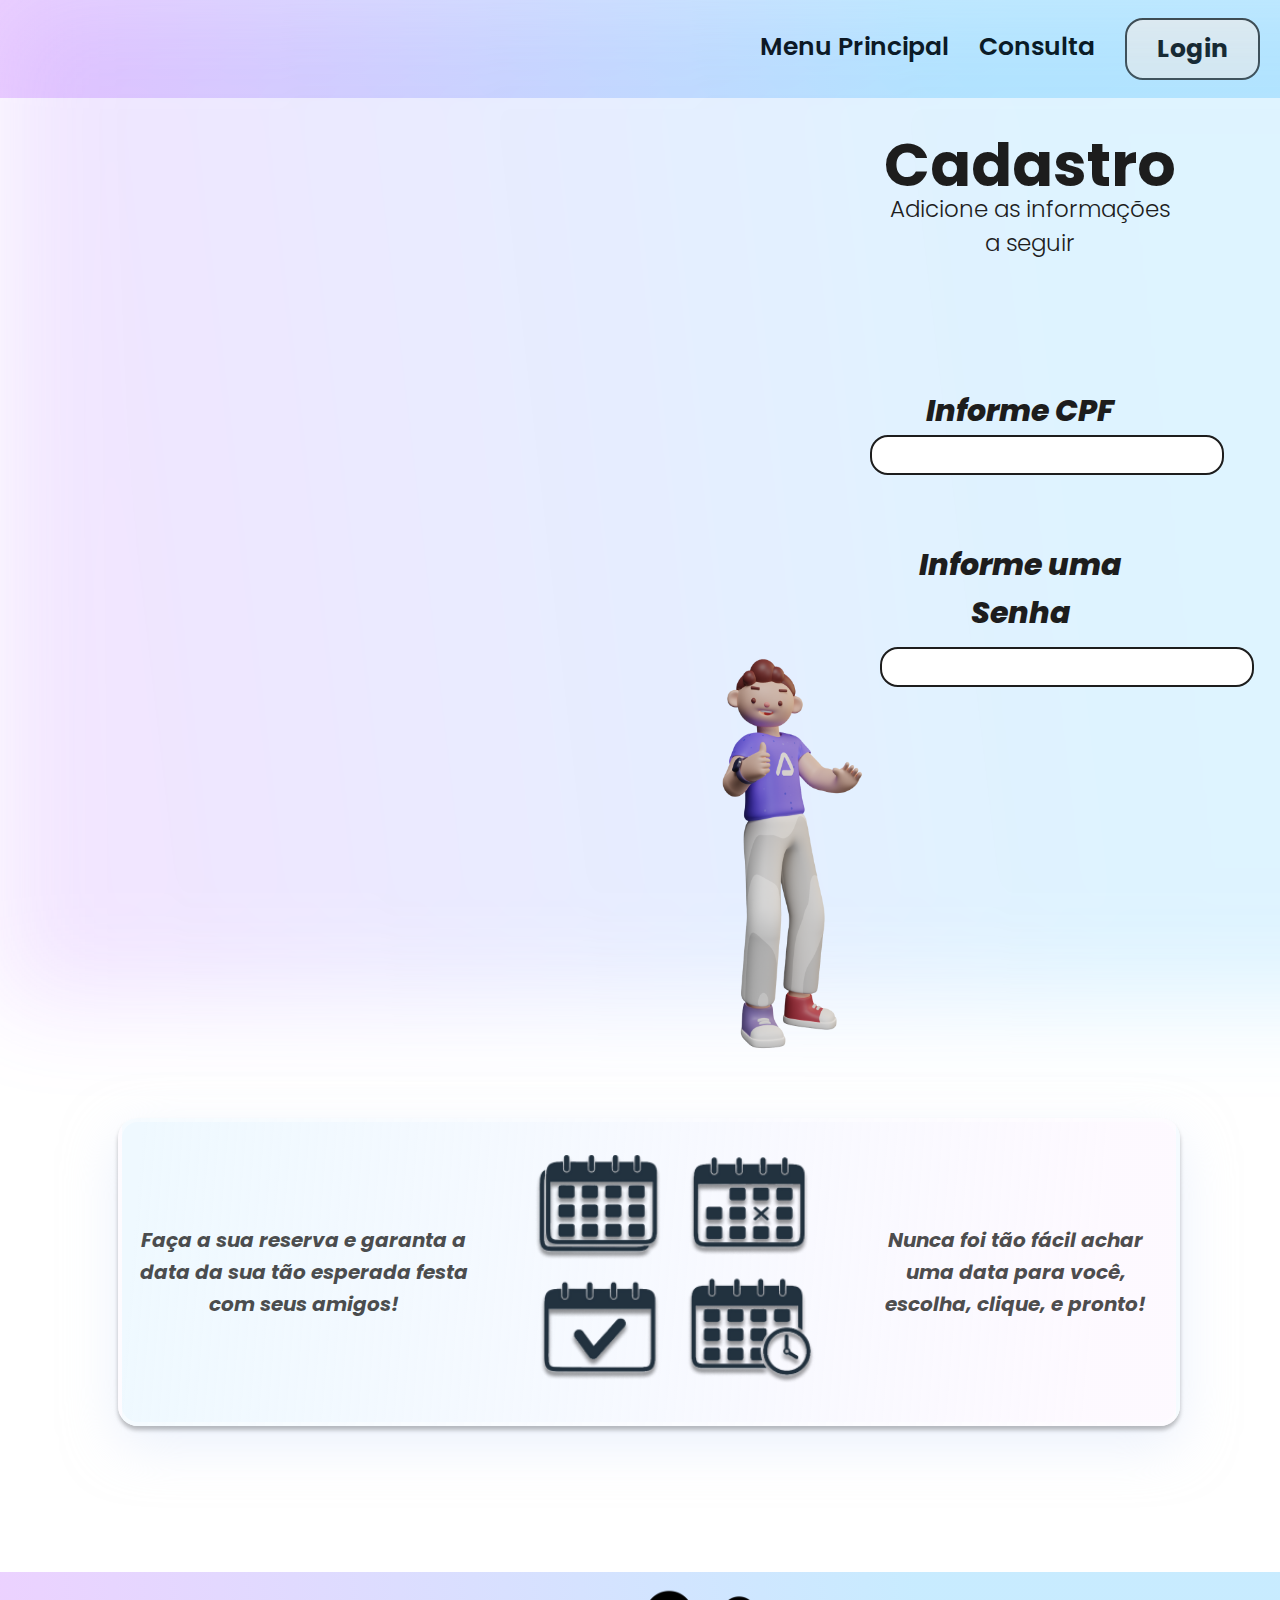
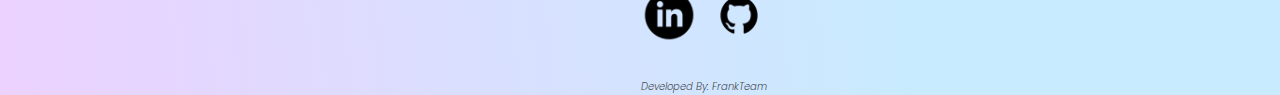
==== Cadastro.html @ 3b31bf53 "Adição de mais duas paginas, a Cadastro.html e cadastrostyle.css, além disso, foi realizado a linkag" ====
<!DOCTYPE html>
<html lang="pt-BR">
<head>
    <meta charset="UTF-8">
    <meta http-equiv="X-UA-Compatible" content="IE=edge">
    <meta name="viewport" content="width=device-width, initial-scale=1.0">
    <meta name="description" content="Alugue seu salão de festas de forma fácil!">
    <title>AlugaFest Cadastro</title>
    <link rel="stylesheet" type="text/css" href="/CSS/cadastrostyle.css"/>
</head>
<body>
    
    <div class="retangulo"></div>
    <header class="cabecalho">
        <nav class="menu">
            <a class="menu-item" href="/Index.html">Menu Principal</a>
            <a class="menu-item" href="#">Consulta</a>
            <button class="menu-botao">Login</button>            
        </nav>

    </header>
    <main class="conteudo-principal">
        <section class="conteudo-principal-formulario">
            <div class="cadastro">
                <h1 class="cadastro-titulo"> Cadastro </h1>
                <p class="cadastro-info">Adicione as informações a seguir</p>
            </div>
            <form class="cpf">    
                    <div class="formulario-caixa-cpf">
                        <label class="formulario-caixa-texto">Informe CPF</label>
                        <br/>
                        <input class="campo-cpf" type="text" name="CPF" id="cpf">
                        
                    </div>             
            </form>
            
            <form class="senha">
               
                <div class="formulário-caixa-senha">
                    <label class="formulario-caixa-texto-senha">Informe uma Senha</label>
                    <br/>
                    <input class="campo-senha" type="password" name="Senha" id="password">
                </div>
           
        </form>
        <div class="gurizin">
            <img class="gurizin-img" src="/img/Ikbal.png" alt="carinha">
        </div>
            
        </section>
        <section class="conteudo-secundario">
            <div class="conteudo-secundario-bloco">
            <p class="conteudo-secundario-texto1">Faça a sua reserva e garanta a data da sua tão esperada festa com seus amigos!</p>
            <img class="conteudo-secundario-imagem" src="/img/calendario.png" alt="calendario"/>
            <p class="conteudo-secundario-texto2">Nunca foi tão fácil achar uma data para você, escolha, clique, e pronto!</p>
            </div>
        </section>
    </main>
    <footer class="rodape-background">
        
        <div class="social-media">
          <a  href="#"><img class="social-media-img" src="/img/linkedin.png" alt="linkedin"/></a>
          <a  href="#"><img class="social-media-img" src="/img/git.png" alt="GitHub"/></a>
        </div>
        <div class="rodape-background-dev">Developed By: FrankTeam</div>
        
    </footer>
    
</body>
</html>
---- CSS/cadastrostyle.css ----
/*Fontes importadas do tio google*/
/*como indicar elas:
font-family: 'Plus Jakarta Sans', sans-serif;
font-family: 'Poppins', sans-serif;
*/
@import url('https://fonts.googleapis.com/css2?family=Plus+Jakarta+Sans:wght@200&family=Poppins:ital,wght@0,100;0,200;1,100&display=swap');
/*RESETANDO O CSS - anula as configurações pré definidas pelo html*/
*{
    margin: 0;
    padding: 0;
    box-sizing: border-box;
    text-decoration: none;
}
body{
    font-size: 100%;
    background: white;
    
    
}
.retangulo{
    position: absolute;
    width: 1440px;
    height: 1002px;
    left: 0px;
    top: 0px;

    background: linear-gradient(263.35deg, rgba(73, 190, 255, 0.3) 28.29%, rgba(200, 82, 255, 0.28) 107.57%);
    opacity: 0.6;
    filter: blur(50px);
}
/*---------------------Estilizando a barra de navegação-------------------------*/
/*posição do cabeçalho na pagina - conteúdo PAI no flex box*/
.cabecalho{
    display: flex;
    flex-direction: row;
    align-items: center;
    justify-content: end;
    padding-top: 18px;
    padding-bottom: 18px;
    padding-right: 20px;
    background: linear-gradient(263.35deg, rgba(73, 190, 255, 0.3) 28.29%, rgba(200, 82, 255, 0.28) 107.57%);;
    
}
/*configurações do menu da barra de navegação - conteúdo PAI e filho de CABECALHO*/
.menu{
    display: flex;
    gap: 30px;
    justify-content: space-around;
    font-family: 'Poppins';
    font-style: normal;
    font-weight: 600;
    font-size: 25px;
    line-height: 27px;
    color: #1D1D1D;    
}
/*estilização dos itens do menu da barra de navegação - conteúdo filho*/
.menu-item{
    color: black;
    /*Esse padding serviu pra alinhar o texto ao botão*/
    padding-top: 15px;
}
/*hover dos itens do menu da barra de navegação - conteúdo filho*/
.menu-item:hover{
    color: #7f7f7f;

}
/*estilização do botão de login - conteúdo filho*/
.menu-botao{  
        color: #0f0f0f;
        font-size: 25px;
        border: 2px solid #3d3d3d;
        border-radius: 18px;
        padding: 10px 30px;
        cursor: pointer;
        font-family: 'Poppins';
        font-style:normal;
        font-weight: 700;
        
}
.menu-botao:hover {
    color: #ffffff;
    border: 2px solid #6d6d6d;
    background-color: #6d6d6d;
}
/*------------------Estilizando o conteúdo principal------------------------*/
/*Estilizando o Main - Conteúdo pai*/
.conteudo-principal{
    margin-bottom: 18px;
    display: flex;
    flex-wrap: wrap;
    border-bottom: #ffffff;
    
}
/* Estilizando a primeira seção inteira - conteúdo pai ou father container*/


/*------------------------------Tela de Cadastro ----------------------------------------------------------*/

.conteudo-principal-formulario{
    display: flex;
    flex-direction: column;
    justify-content: center;
    margin-left: 300px;
}
.cadastro{
    display: flex;
    flex-direction: column;
    text-align: center;
    gap: 10px;
    
    position:relative;
    width: 60%;
    height: 30%;
    left: 580px;
    right: 43.96%;
    margin-top: 10%;

    font-family: 'Poppins';
    font-style: normal;
    font-weight: 300;
    font-size: 30px;
    line-height: 34px;

    color: #1D1D1D;
}
.cadastro-info{
    font-size: 23px;
}


/*CPF Container formulário - PAI*/
.cpf{
    display: flex;
    flex-direction: column;
    justify-content: center;
    align-items: center;
    text-align: center;
    gap: 10px;
}
.formulario-caixa-cpf{
    gap: 10%;
    position:relative;
    width: 60%;
    height: 30%;
    left: 470px;
    right: 43.96%;
    
}
.formulario-caixa-texto{
    font-family: 'Poppins';
    font-style: italic;
    font-weight: 800;
    font-size: 30px;
    line-height: 48px;

color: #1D1D1D;
}
.campo-cpf{
    
    left: 0%;
    right: 0%;
    top: 0%;
    bottom: 0%;
    padding: 8px 40px;
    
    font-family: 'Poppins';
    font-style: italic;
    font-weight: 800;

    border: 2px solid #1D1D1D;
    border-radius: 18px;


}

/*Senha Container formulário - PAI*/
.senha{
    display: flex;
    flex-direction: column;
    justify-content: center;
    align-items: center;
    text-align: center;
    gap: 20px;
}
.formulário-caixa-senha{
    gap: 10%;
    position:relative;
    width: 60%;
    height: 30%;
    left: 470px;
    right: 43.96%;
    margin-top: 10%;
}
.formulario-caixa-texto-senha{
    font-family: 'Poppins';
    font-style: italic;
    font-weight: 800;
    font-size: 30px;
    line-height: 48px;

color: #1D1D1D;
}
.campo-senha{
    
    left: 0%;
    right: 0%;
    top: 0%;
    bottom: 0%;
    padding: 8px 50px;
    margin: 10px;
    
    font-family: 'Poppins';
    font-style: italic;
    font-weight: 800;

    border: 2px solid #1D1D1D;
    border-radius: 18px;

}


/*Container Imagem - PAI*/
.gurizin{
    width: 500px;
    height: 500px;
    position: relative;
    left: 270px;
    right: 43.96%;

}
.gurizin-img{
    width: 400px;
    height: 400px;
    transform: matrix(-1, 0, 0, 1, 0, 0);
}

/*Fim conteúdo cadastro*/

/*Estilizando o conteúdo secundário - Container PAI*/
.conteudo-secundario{
    display: flex;
    flex-direction: row;
    flex-wrap: wrap;
    width: auto;
    margin-right: 100px;
    margin-top: 5%;
    margin-bottom: 10%;
    
    
    
}
.conteudo-secundario-bloco{
    display: flex;
    flex-direction: row;
    align-items: center;
    gap: 10px;
    margin-left: 10%;
    
    background: linear-gradient(94.73deg, #EFF9FF 1.96%, rgba(252, 245, 255, 0.58) 91.67%);
    border: 4px solid rgba(255, 255, 255, 0.4);
    box-shadow: 0px 4px 4px rgba(0, 0, 0, 0.25), 0px 18px 52.8537px rgba(215, 228, 249, 0.5);
    border-radius: 20px;
    

    
}
/*Estilizando os textos - containers filhos*/
.conteudo-secundario-texto1{
    font-family: 'Poppins';
    font-style: italic;
    font-weight: 700;
    font-size: 20px;
    line-height: 160%;
    text-align: center;
    margin: 10px;
    

/* or 32px */

color: rgba(29, 29, 29, 0.8);
}
.conteudo-secundario-imagem{
    height: 300px;
    

}
.conteudo-secundario-texto2{
    font-family: 'Poppins';
    font-style: italic;
    font-weight: 700;
    font-size: 20px;
    line-height: 160%;
    text-align: center;
    margin: 10px;
    color: rgba(29, 29, 29, 0.8);
    

}

/*Estilizando o container pai do footer - cabeçalho*/

.rodape-background{
    display: flex;
    flex-direction: column;
    /*Align-itens alinha horizontal*/
    align-items: center;
    /*Justify-content alinha na vertical*/
    justify-content: center;
    background: linear-gradient(263.35deg, rgba(73, 190, 255, 0.3) 28.29%, rgba(200, 82, 255, 0.28) 107.57%);
   
}
.rodape-background-dev{
    font-family: 'Poppins';
    font-style: italic;
    font-weight: 300;
    font-size: 10px;
    line-height: 160%;
    margin-top: 30px;
    margin-left: 10%;
    
    color: rgba(29, 29, 29, 0.8);
}
.social-media{
    display: flex;
    flex-direction: row;
    gap: 10px;
    margin-top: 1%;
    margin-left: 10%;
    
    
    
}
.social-media-img{
    width: 60px;
    height: 60px;
}
.social-media-img:hover{
    filter: blur(1px);
    cursor: pointer;
}



/*------------------Responsividade usando media querys---------------------*/

@media screen and (max-width: 768px){
 


 @media screen and (max-width: 768px){
    body{
        display: block;
        text-align: center;
        margin: 0%;
    }
    .cabecalho{
        display: block;
    }
    .menu{
        margin: 0px;
    }
    .conteudo-principal{
        display: block;
        margin: 0%;
    }
/*A fazer responsividade da tela de cadastro*/

    .gurizin-img{
        display: block;
        width: 90vw;
        height: 90vw;

    }
    

/*A fazer responsividade da tela de cadastro na parte acima*/

    .conteudo-secundario{
        margin: 3%;
    }
    .conteudo-secundario-bloco{
        display: block;
    }
    .conteudo-secundario-bloco{
        display: block;
        margin: 0%;
    }
    .rodape-background{
        display: block;
        margin: 0%;
        text-align: center;
    }
    .conteudo-secundario-texto1{
        text-align: center;
    }
    .social-media{
        display: block;
    }
}
}
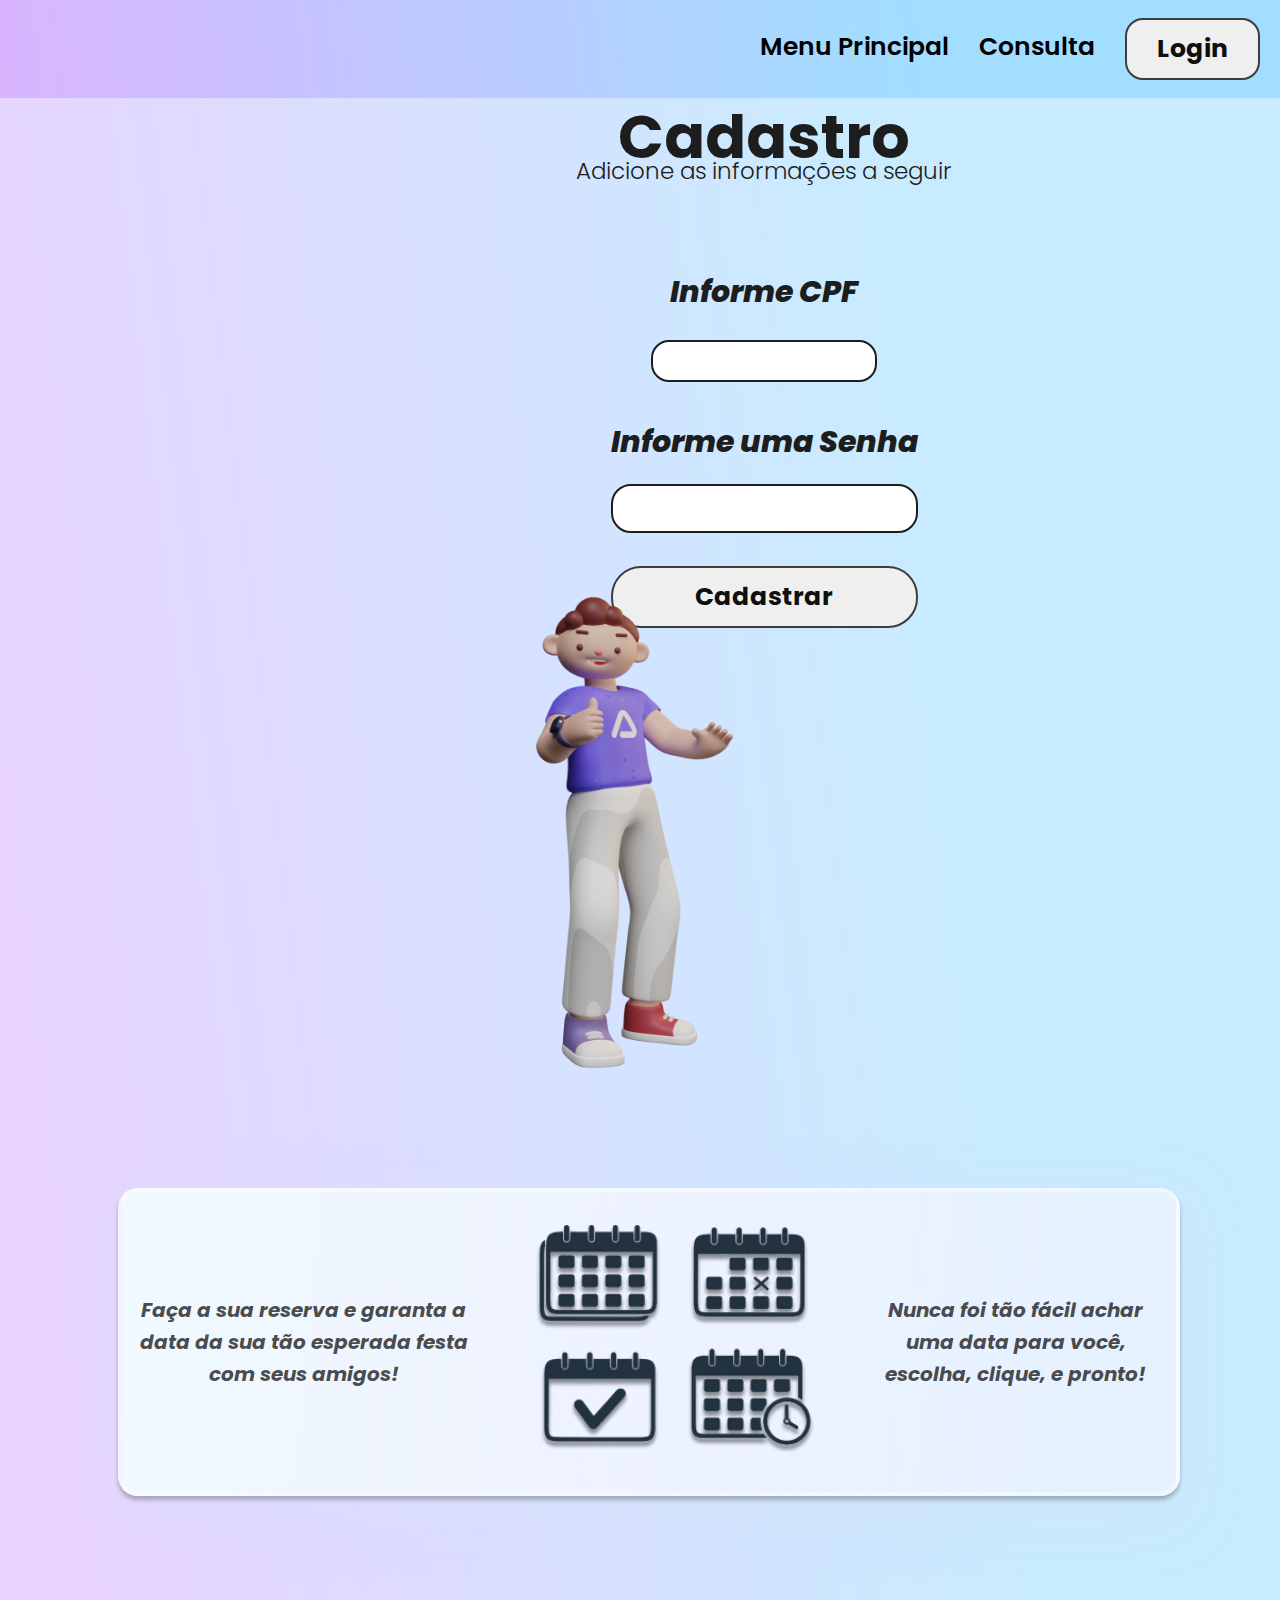
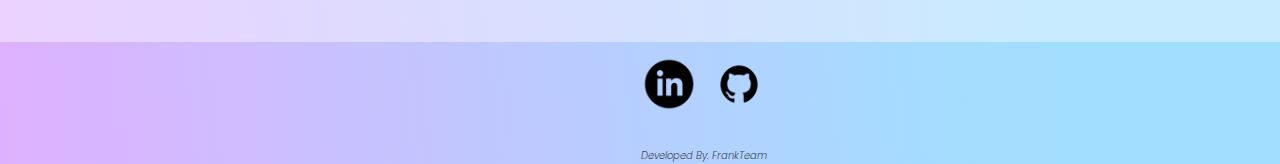
==== commit 1cc0bcd6: "Responsividade da pagina de Cadastro realizada com sucesso, reajustes no design da Index realizados," ====
--- a/Cadastro.html
+++ b/Cadastro.html
@@ -10,7 +10,7 @@
 </head>
 <body>
     
-    <div class="retangulo"></div>
+    
     <header class="cabecalho">
         <nav class="menu">
             <a class="menu-item" href="/Index.html">Menu Principal</a>
@@ -24,7 +24,10 @@
             <div class="cadastro">
                 <h1 class="cadastro-titulo"> Cadastro </h1>
                 <p class="cadastro-info">Adicione as informações a seguir</p>
+
+                
             </div>
+            
             <form class="cpf">    
                     <div class="formulario-caixa-cpf">
                         <label class="formulario-caixa-texto">Informe CPF</label>
@@ -40,14 +43,16 @@
                     <label class="formulario-caixa-texto-senha">Informe uma Senha</label>
                     <br/>
                     <input class="campo-senha" type="password" name="Senha" id="password">
+                    <br/>
+                    <input class="buton-send" type="button" name="buton-send" value="Cadastrar"/>
                 </div>
-           
-        </form>
-        <div class="gurizin">
-            <img class="gurizin-img" src="/img/Ikbal.png" alt="carinha">
-        </div>
-            
+                
+            </form>   
+               
         </section>
+                <div class="gurizin">
+                    <img class="gurizin-img" src="/img/Ikbal.png" alt="carinha">
+                </div>
         <section class="conteudo-secundario">
             <div class="conteudo-secundario-bloco">
             <p class="conteudo-secundario-texto1">Faça a sua reserva e garanta a data da sua tão esperada festa com seus amigos!</p>
--- a/CSS/cadastrostyle.css
+++ b/CSS/cadastrostyle.css
@@ -13,21 +13,10 @@
 }
 body{
     font-size: 100%;
-    background: white;
-    
-    
-}
-.retangulo{
-    position: absolute;
-    width: 1440px;
-    height: 1002px;
-    left: 0px;
-    top: 0px;
-
     background: linear-gradient(263.35deg, rgba(73, 190, 255, 0.3) 28.29%, rgba(200, 82, 255, 0.28) 107.57%);
-    opacity: 0.6;
-    filter: blur(50px);
-}
+   
+}
+
 /*---------------------Estilizando a barra de navegação-------------------------*/
 /*posição do cabeçalho na pagina - conteúdo PAI no flex box*/
 .cabecalho{
@@ -100,20 +89,15 @@
     display: flex;
     flex-direction: column;
     justify-content: center;
-    margin-left: 300px;
+    text-align: center;
+    margin-left: 45%;
+    padding-top: 5%;
+    gap: 10%;
 }
 .cadastro{
     display: flex;
     flex-direction: column;
-    text-align: center;
-    gap: 10px;
-    
-    position:relative;
-    width: 60%;
-    height: 30%;
-    left: 580px;
-    right: 43.96%;
-    margin-top: 10%;
+    text-align: center;  
 
     font-family: 'Poppins';
     font-style: normal;
@@ -138,12 +122,15 @@
     gap: 10px;
 }
 .formulario-caixa-cpf{
+    display: flex;
+    flex-direction: column;
+    position:relative;
+    text-align: center;
     gap: 10%;
-    position:relative;
     width: 60%;
     height: 30%;
-    left: 470px;
-    right: 43.96%;
+    
+    
     
 }
 .formulario-caixa-texto{
@@ -152,20 +139,18 @@
     font-weight: 800;
     font-size: 30px;
     line-height: 48px;
-
-color: #1D1D1D;
+    
+
+    color: #1D1D1D;
 }
 .campo-cpf{
     
-    left: 0%;
-    right: 0%;
-    top: 0%;
-    bottom: 0%;
-    padding: 8px 40px;
+    padding: 4% 10%;
     
     font-family: 'Poppins';
     font-style: italic;
     font-weight: 800;
+    
 
     border: 2px solid #1D1D1D;
     border-radius: 18px;
@@ -174,22 +159,23 @@
 }
 
 /*Senha Container formulário - PAI*/
+
 .senha{
     display: flex;
     flex-direction: column;
     justify-content: center;
     align-items: center;
     text-align: center;
-    gap: 20px;
+    gap: 10px;
 }
 .formulário-caixa-senha{
+    display: flex;
+    flex-direction: column;
+    position:relative;
+    text-align: center;
     gap: 10%;
-    position:relative;
-    width: 60%;
-    height: 30%;
-    left: 470px;
-    right: 43.96%;
     margin-top: 10%;
+    
 }
 .formulario-caixa-texto-senha{
     font-family: 'Poppins';
@@ -197,40 +183,53 @@
     font-weight: 800;
     font-size: 30px;
     line-height: 48px;
-
-color: #1D1D1D;
+    text-align: center;
+    
+
+    color: #1D1D1D;
 }
 .campo-senha{
     
-    left: 0%;
-    right: 0%;
-    top: 0%;
-    bottom: 0%;
-    padding: 8px 50px;
-    margin: 10px;
-    
+    padding: 4% 10%;
     font-family: 'Poppins';
     font-style: italic;
     font-weight: 800;
-
     border: 2px solid #1D1D1D;
-    border-radius: 18px;
-
-}
-
+    border-radius: 20px;
+    background-color: #ffffff;
+
+}
+.buton-send{
+    margin-top: 5%;
+    color: #0f0f0f;
+    font-size: 25px;
+    border: 2px solid #3d3d3d;
+    border-radius: 30px;
+    padding: 10px 10px;
+    cursor: pointer;
+    font-family: 'Poppins';
+    font-style:normal;
+    font-weight: 700;
+        
+}
+.buton-send:hover {
+    color: #ffffff;
+    border: 2px solid #6d6d6d;
+    background-color: #6d6d6d;
+}
 
 /*Container Imagem - PAI*/
 .gurizin{
-    width: 500px;
-    height: 500px;
-    position: relative;
-    left: 270px;
-    right: 43.96%;
+    display: flex;
+    flex-direction: column;
+    padding-left: 25%;
+   
+
 
 }
 .gurizin-img{
-    width: 400px;
-    height: 400px;
+    width: 90%;
+    height: 90%;
     transform: matrix(-1, 0, 0, 1, 0, 0);
 }
 
@@ -364,12 +363,19 @@
         margin: 0%;
     }
 /*A fazer responsividade da tela de cadastro*/
-
+    .conteudo-principal-formulario{
+        display: block;
+        margin: 0%;
+    }
+    .gurizin{
+        display: block;
+        margin: 0%;
+        
+
+    }
     .gurizin-img{
         display: block;
-        width: 90vw;
-        height: 90vw;
-
+        margin: 0%;
     }
     
 
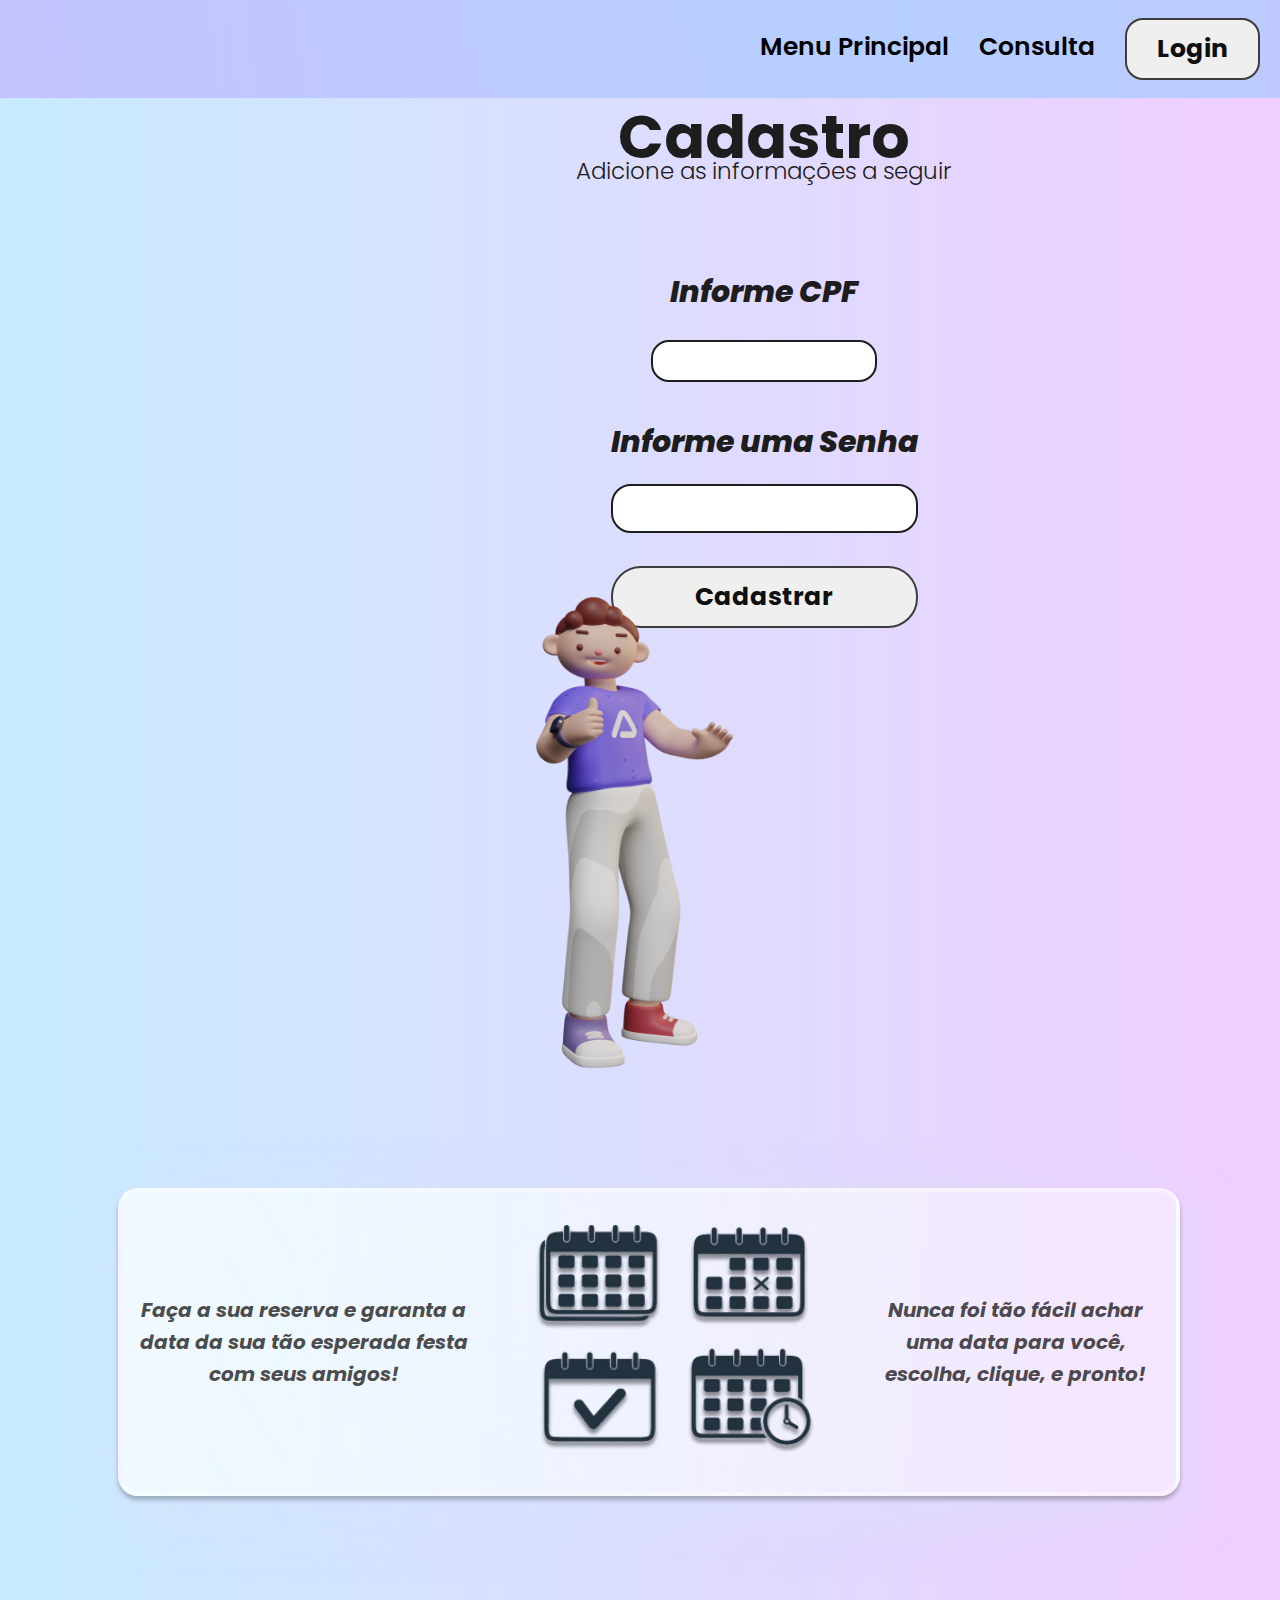
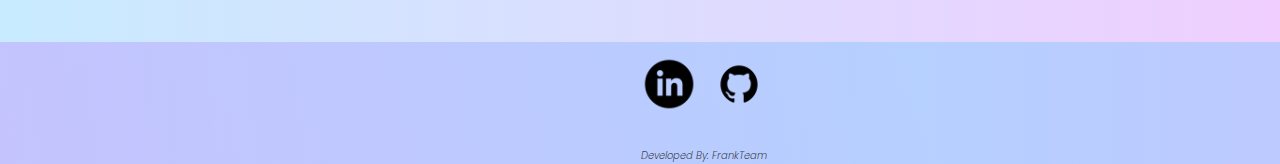
==== commit 4ee27b49: "Aprimorado a responsividade, a tela de navegação das telas, removido div retangulo que estava atrapa" ====
--- a/Cadastro.html
+++ b/Cadastro.html
@@ -23,9 +23,7 @@
         <section class="conteudo-principal-formulario">
             <div class="cadastro">
                 <h1 class="cadastro-titulo"> Cadastro </h1>
-                <p class="cadastro-info">Adicione as informações a seguir</p>
-
-                
+                <p class="cadastro-info">Adicione as informações a seguir</p>   
             </div>
             
             <form class="cpf">    
--- a/CSS/cadastrostyle.css
+++ b/CSS/cadastrostyle.css
@@ -13,7 +13,7 @@
 }
 body{
     font-size: 100%;
-    background: linear-gradient(263.35deg, rgba(73, 190, 255, 0.3) 28.29%, rgba(200, 82, 255, 0.28) 107.57%);
+    background: linear-gradient(90deg, rgba(73, 190, 255, 0.3) 0%, rgba(200, 82, 255, 0.28) 100%);
    
 }
 
@@ -370,7 +370,7 @@
     .gurizin{
         display: block;
         margin: 0%;
-        
+
 
     }
     .gurizin-img{
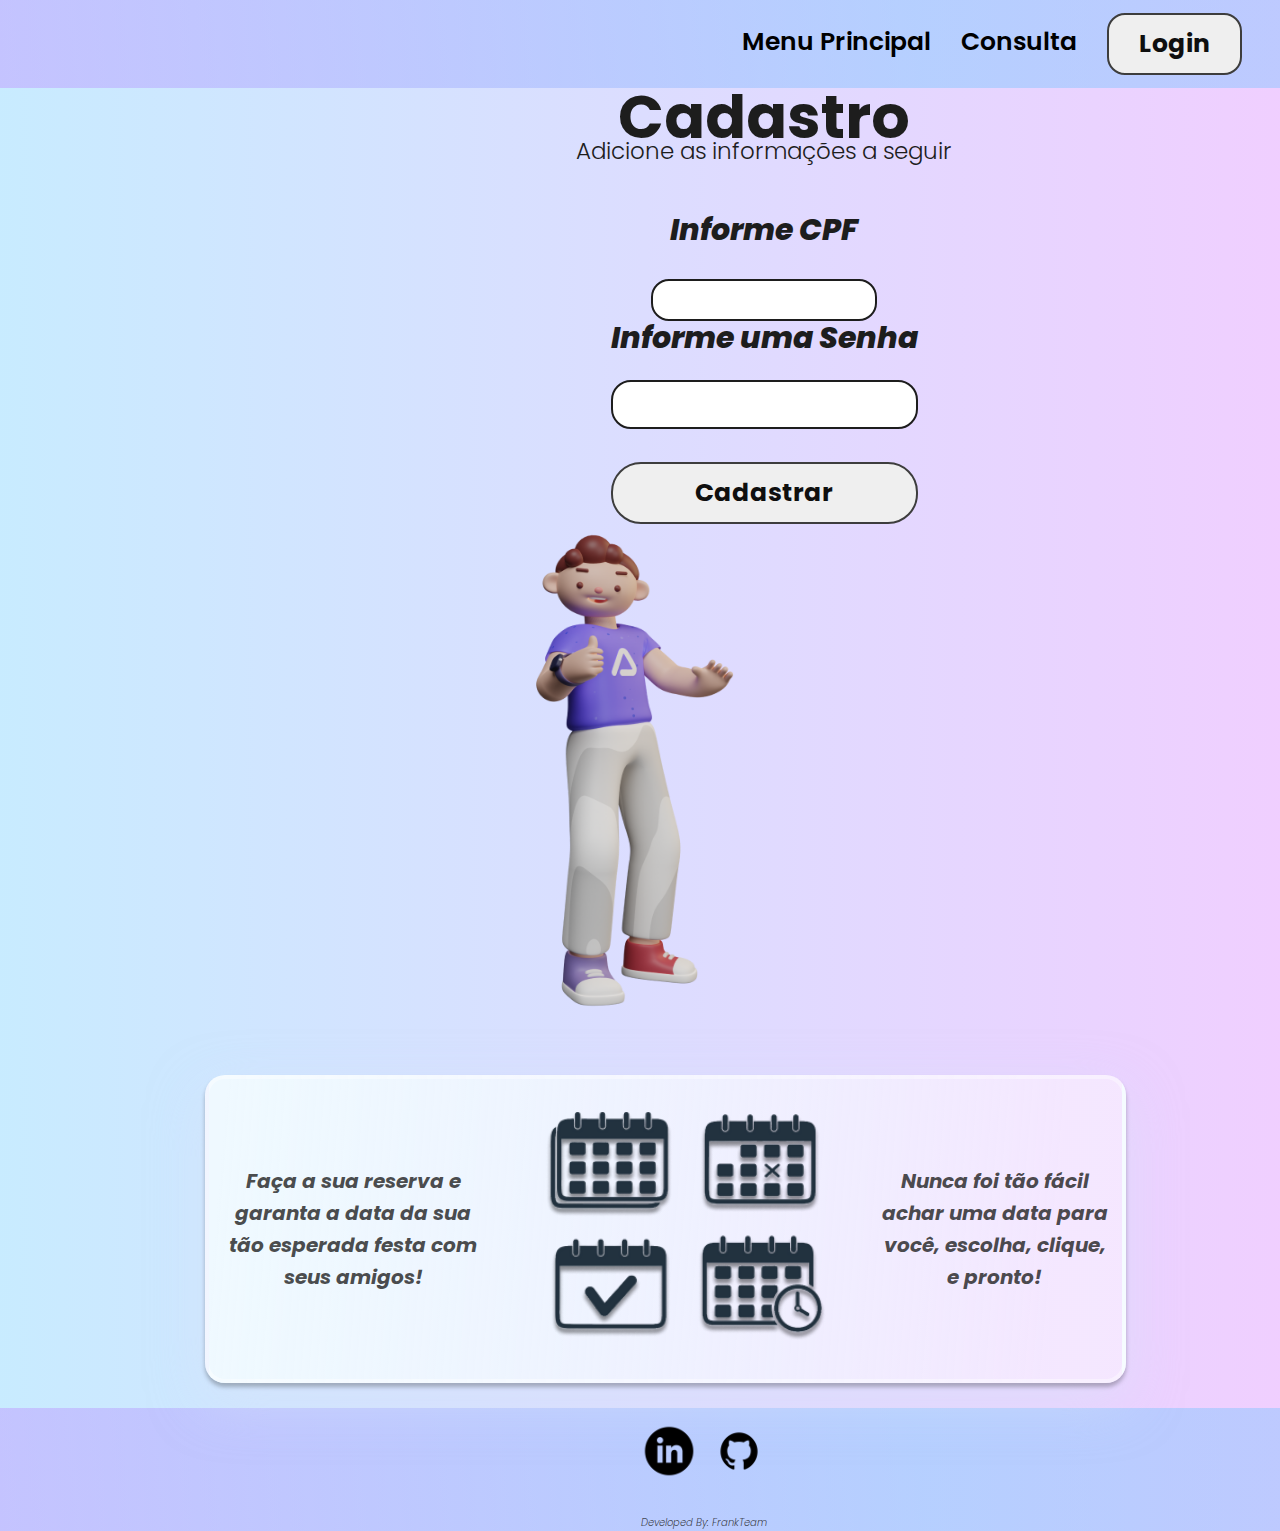
==== commit 003ded87: "Concluído a responsividade das duas páginas, alterado os dois arquivos de estilo para aumentar a flu" ====
--- a/Cadastro.html
+++ b/Cadastro.html
@@ -46,11 +46,11 @@
                 </div>
                 
             </form>   
-               
+            
         </section>
-                <div class="gurizin">
-                    <img class="gurizin-img" src="/img/Ikbal.png" alt="carinha">
-                </div>
+        <div class="gurizin">
+            <img class="gurizin-img" src="/img/Ikbal.png" alt="carinha">
+        </div> 
         <section class="conteudo-secundario">
             <div class="conteudo-secundario-bloco">
             <p class="conteudo-secundario-texto1">Faça a sua reserva e garanta a data da sua tão esperada festa com seus amigos!</p>
--- a/CSS/cadastrostyle.css
+++ b/CSS/cadastrostyle.css
@@ -14,7 +14,7 @@
 body{
     font-size: 100%;
     background: linear-gradient(90deg, rgba(73, 190, 255, 0.3) 0%, rgba(200, 82, 255, 0.28) 100%);
-   
+    
 }
 
 /*---------------------Estilizando a barra de navegação-------------------------*/
@@ -24,17 +24,17 @@
     flex-direction: row;
     align-items: center;
     justify-content: end;
-    padding-top: 18px;
-    padding-bottom: 18px;
-    padding-right: 20px;
+    padding-top: 1%;
+    padding-bottom: 1%;
+    padding-right: 3%;
     background: linear-gradient(263.35deg, rgba(73, 190, 255, 0.3) 28.29%, rgba(200, 82, 255, 0.28) 107.57%);;
     
 }
 /*configurações do menu da barra de navegação - conteúdo PAI e filho de CABECALHO*/
 .menu{
     display: flex;
+    justify-content: space-around;
     gap: 30px;
-    justify-content: space-around;
     font-family: 'Poppins';
     font-style: normal;
     font-weight: 600;
@@ -74,11 +74,12 @@
 /*------------------Estilizando o conteúdo principal------------------------*/
 /*Estilizando o Main - Conteúdo pai*/
 .conteudo-principal{
-    margin-bottom: 18px;
+    margin-bottom: 1%;
     display: flex;
     flex-wrap: wrap;
     border-bottom: #ffffff;
     
+    
 }
 /* Estilizando a primeira seção inteira - conteúdo pai ou father container*/
 
@@ -91,8 +92,8 @@
     justify-content: center;
     text-align: center;
     margin-left: 45%;
-    padding-top: 5%;
-    gap: 10%;
+    padding-top: 1%;
+    
 }
 .cadastro{
     display: flex;
@@ -240,10 +241,10 @@
     display: flex;
     flex-direction: row;
     flex-wrap: wrap;
-    width: auto;
-    margin-right: 100px;
-    margin-top: 5%;
-    margin-bottom: 10%;
+    margin-top: 1%;
+    margin-bottom: 1%;
+    max-width: 80%;
+    margin-left: 8%;
     
     
     
@@ -325,9 +326,6 @@
     gap: 10px;
     margin-top: 1%;
     margin-left: 10%;
-    
-    
-    
 }
 .social-media-img{
     width: 60px;
@@ -344,19 +342,31 @@
 
 @media screen and (max-width: 768px){
  
-
-
- @media screen and (max-width: 768px){
+   
     body{
         display: block;
         text-align: center;
         margin: 0%;
+        
+        
     }
     .cabecalho{
         display: block;
+        padding: 5%;
+        justify-content: center;
     }
     .menu{
+
         margin: 0px;
+        font-size: 120%;
+        text-align: center;
+
+    }
+    .menu-item{
+        padding: 0%;
+        margin: 0%;
+        text-align: center;
+        
     }
     .conteudo-principal{
         display: block;
@@ -365,42 +375,51 @@
 /*A fazer responsividade da tela de cadastro*/
     .conteudo-principal-formulario{
         display: block;
+        margin: 2%;
+    }
+    .cadastro{
+        display: block;
+        text-align: center;
+
+    }
+    .cadastro-info{
+        font-size: 100%;
+        padding: 3%;
+    }
+    .gurizin{
+        
+        
+
+    }
+    .gurizin-img{
+        display: block;
+        
+       
+    }
+    
+
+/*A fazer responsividade da tela de cadastro na parte acima*/
+
+    .conteudo-secundario{
+        
+        margin: 2%;
+        margin-left: 3%;
+
+    }
+    
+    .conteudo-secundario-bloco{
+        display: block;
         margin: 0%;
     }
-    .gurizin{
+    .conteudo-secundario-texto1{
+        text-align: center;
+    }
+    .rodape-background{
         display: block;
         margin: 0%;
-
-
-    }
-    .gurizin-img{
-        display: block;
-        margin: 0%;
-    }
-    
-
-/*A fazer responsividade da tela de cadastro na parte acima*/
-
-    .conteudo-secundario{
-        margin: 3%;
-    }
-    .conteudo-secundario-bloco{
-        display: block;
-    }
-    .conteudo-secundario-bloco{
-        display: block;
-        margin: 0%;
-    }
-    .rodape-background{
-        display: block;
-        margin: 0%;
-        text-align: center;
-    }
-    .conteudo-secundario-texto1{
         text-align: center;
     }
     .social-media{
         display: block;
     }
 }
-}